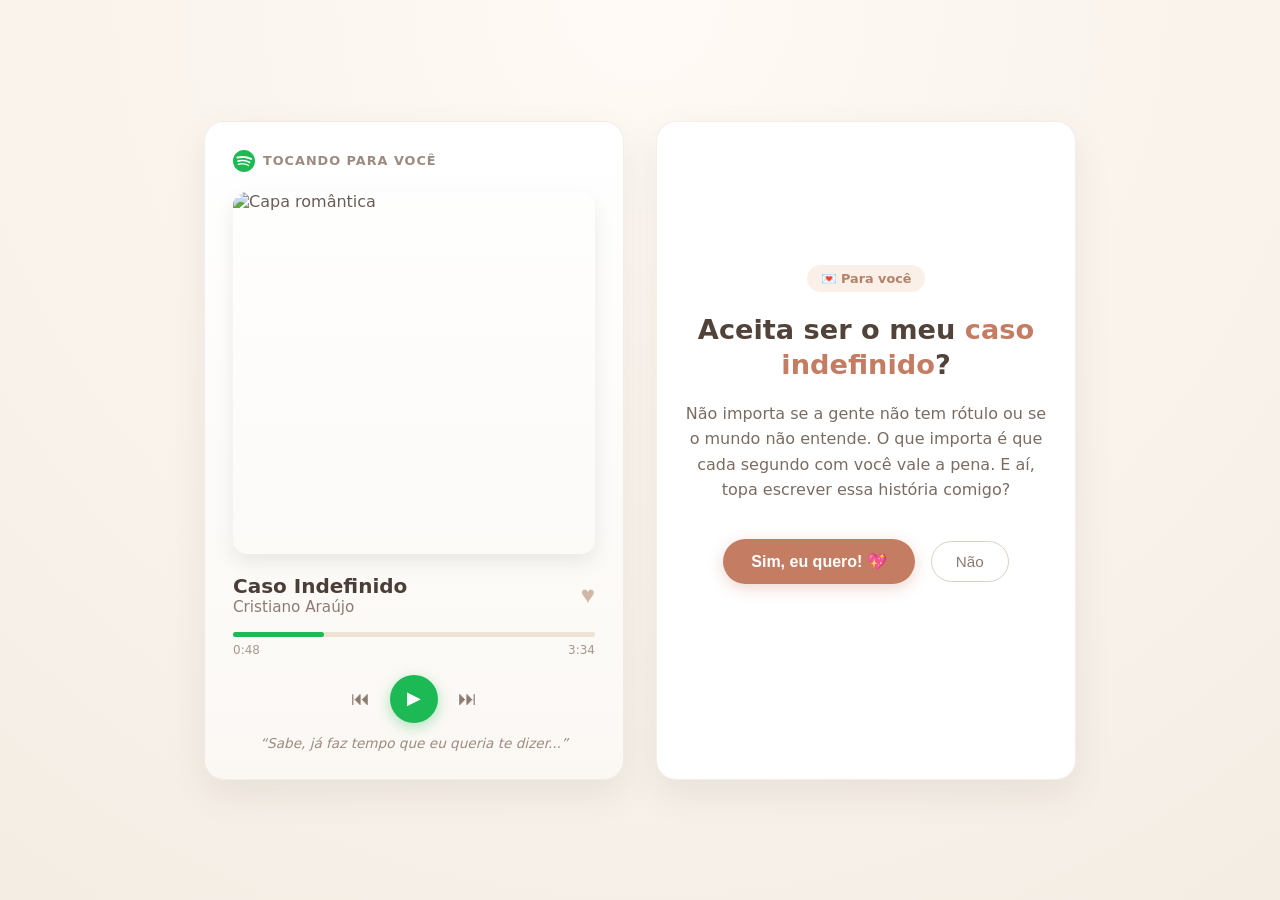
==== proxima-pagina.html @ b9509d00 "alteração" ====
<!DOCTYPE html>
<html lang="pt-BR">
<head>
  <meta charset="UTF-8">
  <meta name="viewport" content="width=device-width, initial-scale=1.0">
  <title>Caso Indefinido 🎵</title>
  <link rel="stylesheet" href="proxima-pagina.css">
</head>
<body>

  <main class="wrapper">
    <div class="cards-container">
      
      <!-- Card Player Spotify -->
      <section class="card spotify-card" aria-label="Player de música">
        <div class="spotify-header">
          <svg class="spotify-logo" viewBox="0 0 24 24" width="22" height="22" fill="#1DB954">
            <path d="M12 0C5.373 0 0 5.373 0 12s5.373 12 12 12 12-5.373 12-12S18.627 0 12 0zm5.521 17.34c-.24.359-.66.48-1.021.24-2.82-1.74-6.36-2.101-10.561-1.141-.418.122-.779-.179-.899-.539-.12-.421.18-.78.54-.9 4.56-1.021 8.52-.6 11.64 1.32.42.18.48.66.301 1.02zm1.44-3.3c-.301.42-.841.6-1.262.3-3.239-1.98-8.159-2.58-11.939-1.38-.479.12-1.02-.12-1.14-.6-.12-.48.12-1.021.6-1.141C9.6 9.9 15 10.561 18.72 12.84c.361.181.54.78.241 1.2zm.12-3.36C15.24 8.4 8.82 8.16 5.16 9.301c-.6.179-1.2-.181-1.38-.721-.18-.601.18-1.2.72-1.381 4.26-1.26 11.28-1.02 15.721 1.621.539.3.719 1.02.419 1.56-.299.421-1.02.599-1.559.3z"/>
          </svg>
          <span class="tocando-agora">Tocando para você</span>
        </div>

        <div class="capa-container">
          <img 
            src="https://images.unsplash.com/photo-1518895949257-7621c3c786d7?auto=format&fit=crop&w=600&q=80" 
            alt="Capa romântica" 
            class="capa-album"
          >
          <div class="efeito-disco"></div>
        </div>

        <div class="musica-info">
          <div class="dados-texto">
            <h2 class="titulo-musica">Caso Indefinido</h2>
            <p class="artista">Cristiano Araújo</p>
          </div>
          <button class="btn-favorito" id="btnFavorito" aria-label="Favoritar">
            ♥
          </button>
        </div>

        <!-- Barra de reprodução -->
        <div class="player-progresso">
          <div class="barra-fundo" id="barraProgresso">
            <div class="barra-preenchimento" id="progresso"></div>
          </div>
          <div class="tempo">
            <span id="tempoAtual">0:48</span>
            <span id="tempoTotal">3:34</span>
          </div>
        </div>

        <!-- Controles -->
        <div class="player-controles">
          <button class="btn-controle" aria-label="Anterior">⏮</button>
          <button class="btn-play" id="btnPlay" aria-label="Tocar/Pausar">▶</button>
          <button class="btn-controle" aria-label="Próxima">⏭</button>
        </div>

        <p class="legenda-trecho">“Sabe, já faz tempo que eu queria te dizer...”</p>
      </section>

      <!-- Card da Declaração -->
      <section class="card pedido-card">
        <div class="selo-amor">💌 Para você</div>

        <h1 class="titulo-pergunta">
          Aceita ser o meu <span class="destaque">caso indefinido</span>?
        </h1>

        <p class="texto-mensagem">
          Não importa se a gente não tem rótulo ou se o mundo não entende. 
          O que importa é que cada segundo com você vale a pena. 
          E aí, topa escrever essa história comigo?
        </p>

        <div class="botoes-resposta">
          <button class="btn-sim" id="btnSim">Sim, eu quero! 💖</button>
          <button class="btn-nao" id="btnNao">Não</button>
        </div>

        <div class="resposta-final" id="respostaFinal" aria-live="polite"></div>
      </section>

    </div>
  </main>

  <!-- Elemento de áudio opcional (adicione o link do seu mp3 se tiver) -->
  <audio id="audioMusica" preload="none"></audio>

  <script src="proxima-pagina.js"></script>
</body>
</html>
---- proxima-pagina.css ----
* {
  margin: 0;
  padding: 0;
  box-sizing: border-box;
}

body {
  min-height: 100vh;
  display: flex;
  align-items: center;
  justify-content: center;
  background: radial-gradient(circle at top, #fffaf5 0%, #f4ede4 100%);
  font-family: 'Segoe UI', system-ui, -apple-system, sans-serif;
  color: #6a5d55;
  padding: 24px;
}

.wrapper {
  width: 100%;
  max-width: 900px;
}

.cards-container {
  display: flex;
  gap: 32px;
  align-items: stretch;
  justify-content: center;
  flex-wrap: wrap;
}

/* Card Genérico */
.card {
  background: #ffffff;
  border-radius: 20px;
  padding: 28px;
  box-shadow: 0 14px 35px rgba(110, 90, 75, 0.1);
  border: 1px solid rgba(220, 205, 190, 0.35);
  flex: 1 1 360px;
  max-width: 420px;
  display: flex;
  flex-direction: column;
}

/* --- PLAYER SPOTIFY --- */
.spotify-card {
  background: linear-gradient(180deg, #ffffff 0%, #fbf8f4 100%);
}

.spotify-header {
  display: flex;
  align-items: center;
  gap: 8px;
  margin-bottom: 20px;
}

.tocando-agora {
  font-size: 0.8rem;
  font-weight: 600;
  text-transform: uppercase;
  letter-spacing: 1px;
  color: #9c8b80;
}

.capa-container {
  position: relative;
  width: 100%;
  aspect-ratio: 1/1;
  border-radius: 14px;
  overflow: hidden;
  box-shadow: 0 8px 20px rgba(0, 0, 0, 0.08);
  margin-bottom: 20px;
}

.capa-album {
  width: 100%;
  height: 100%;
  object-fit: cover;
  transition: transform 0.5s ease;
}

.capa-container:hover .capa-album {
  transform: scale(1.03);
}

.musica-info {
  display: flex;
  justify-content: space-between;
  align-items: center;
  margin-bottom: 16px;
}

.titulo-musica {
  font-size: 1.25rem;
  color: #4a3e36;
  font-weight: 600;
}

.artista {
  font-size: 0.95rem;
  color: #8c7b70;
}

.btn-favorito {
  background: none;
  border: none;
  font-size: 1.5rem;
  color: #d1b8a5;
  cursor: pointer;
  transition: transform 0.2s, color 0.2s;
}

.btn-favorito.ativo {
  color: #e27d82;
  transform: scale(1.15);
}

/* Barra de progresso */
.barra-fundo {
  width: 100%;
  height: 5px;
  background: #ede2d3;
  border-radius: 5px;
  cursor: pointer;
  position: relative;
}

.barra-preenchimento {
  width: 25%;
  height: 100%;
  background: #1DB954;
  border-radius: 5px;
  transition: width 0.1s linear;
}

.tempo {
  display: flex;
  justify-content: space-between;
  font-size: 0.75rem;
  color: #a8988d;
  margin-top: 6px;
}

/* Controles */
.player-controles {
  display: flex;
  justify-content: center;
  align-items: center;
  gap: 20px;
  margin: 18px 0 12px;
}

.btn-controle {
  background: none;
  border: none;
  font-size: 1.2rem;
  color: #8c7b70;
  cursor: pointer;
  transition: color 0.2s;
}

.btn-controle:hover {
  color: #4a3e36;
}

.btn-play {
  width: 48px;
  height: 48px;
  border-radius: 50%;
  background: #1DB954;
  color: white;
  border: none;
  font-size: 1.1rem;
  display: flex;
  align-items: center;
  justify-content: center;
  cursor: pointer;
  box-shadow: 0 4px 14px rgba(29, 185, 84, 0.35);
  transition: transform 0.2s, background 0.2s;
}

.btn-play:hover {
  transform: scale(1.06);
  background: #1aa34a;
}

.legenda-trecho {
  text-align: center;
  font-size: 0.85rem;
  font-style: italic;
  color: #9c8b80;
  margin-top: auto;
}

/* --- CARD DO PEDIDO --- */
.pedido-card {
  justify-content: center;
  text-align: center;
  position: relative;
}

.selo-amor {
  align-self: center;
  background: #fbf0e8;
  color: #b58169;
  font-size: 0.8rem;
  font-weight: 600;
  padding: 6px 14px;
  border-radius: 20px;
  margin-bottom: 20px;
  width: fit-content;
}

.titulo-pergunta {
  font-size: 1.7rem;
  font-weight: 600;
  color: #52433a;
  line-height: 1.3;
  margin-bottom: 18px;
}

.destaque {
  color: #c47c62;
  position: relative;
}

.texto-mensagem {
  font-size: 1rem;
  line-height: 1.6;
  color: #7b6c62;
  margin-bottom: 32px;
}

/* Botões da resposta */
.botoes-resposta {
  display: flex;
  justify-content: center;
  gap: 16px;
  position: relative;
  min-height: 52px;
  align-items: center;
}

.btn-sim {
  background: #c47c62;
  color: #ffffff;
  border: none;
  padding: 13px 28px;
  font-size: 1rem;
  font-weight: 600;
  border-radius: 30px;
  cursor: pointer;
  box-shadow: 0 4px 15px rgba(196, 124, 98, 0.3);
  transition: all 0.2s ease;
}

.btn-sim:hover {
  background: #b26c53;
  transform: scale(1.04);
}

.btn-nao {
  background: #ffffff;
  color: #8c7b70;
  border: 1px solid #dcd1c2;
  padding: 11px 24px;
  font-size: 0.95rem;
  border-radius: 30px;
  cursor: pointer;
  transition: transform 0.15s ease;
  user-select: none;
}

/* Resposta ao aceitar */
.resposta-final {
  margin-top: 20px;
  font-size: 1.15rem;
  font-weight: 600;
  color: #c47c62;
  min-height: 28px;
}

/* Corações flutuantes gerados no clique */
.coracao-flutuante {
  position: fixed;
  font-size: 24px;
  pointer-events: none;
  animation: flutuar 1.8s ease-out forwards;
}

@keyframes flutuar {
  0% {
    opacity: 1;
    transform: translateY(0) scale(1);
  }
  100% {
    opacity: 0;
    transform: translateY(-130px) scale(1.6);
  }
}
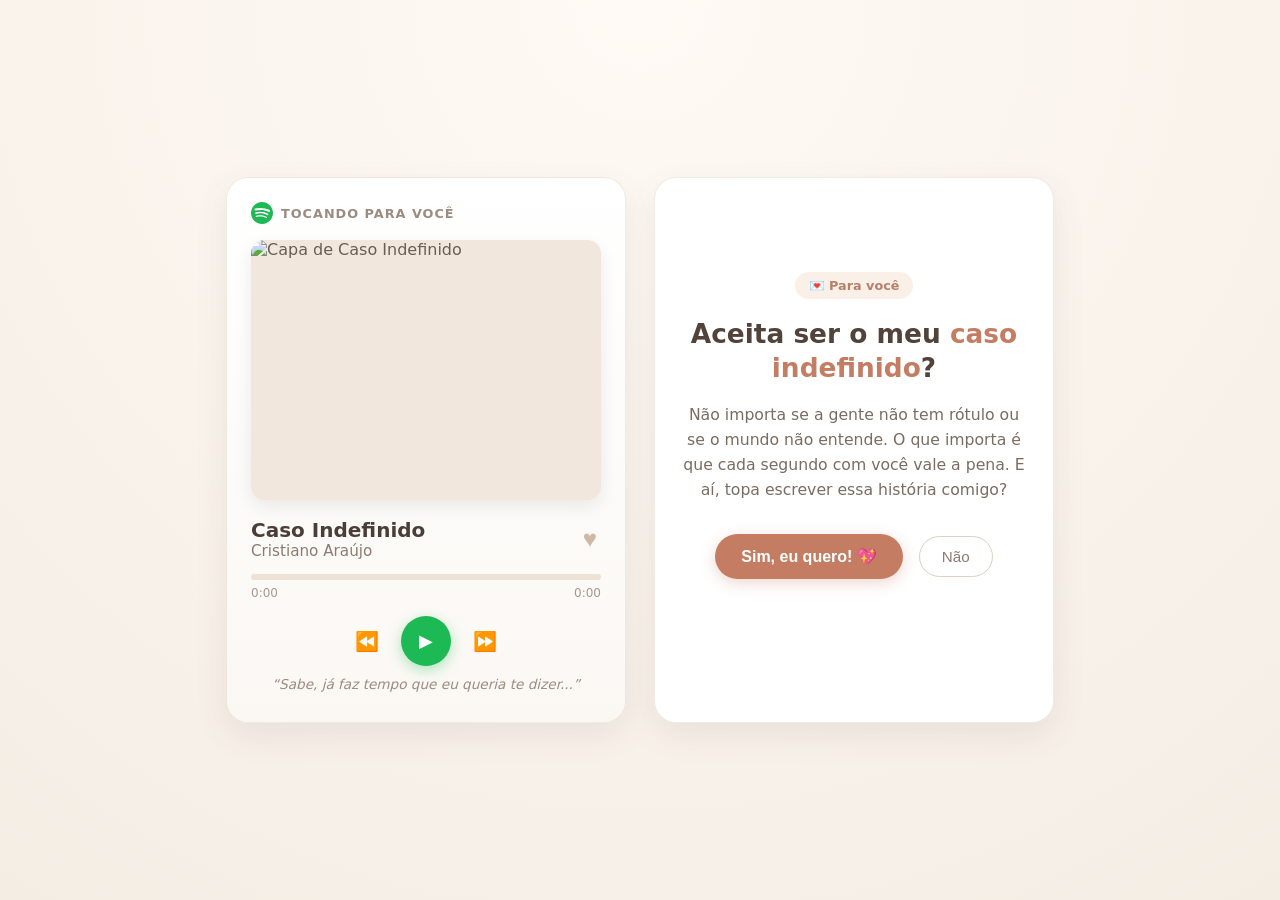
==== commit 95c9d6b6: "alteração" ====
--- a/proxima-pagina.html
+++ b/proxima-pagina.html
@@ -7,6 +7,9 @@
   <link rel="stylesheet" href="proxima-pagina.css">
 </head>
 <body>
+
+  <!-- Áudio real da música (coloque musica.mp3 na mesma pasta) -->
+  <audio id="audioMusica" src="musica.mp3" preload="metadata"></audio>
 
   <main class="wrapper">
     <div class="cards-container">
@@ -21,12 +24,14 @@
         </div>
 
         <div class="capa-container">
+          <!-- Tenta foto.jpg local; se não encontrar, usa a imagem online -->
           <img 
-            src="https://images.unsplash.com/photo-1518895949257-7621c3c786d7?auto=format&fit=crop&w=600&q=80" 
-            alt="Capa romântica" 
+            id="capaImg"
+            src="foto.jpg" 
+            onerror="this.onerror=null; this.src='https://images.unsplash.com/photo-1518895949257-7621c3c786d7?auto=format&fit=crop&w=600&q=80';"
+            alt="Capa de Caso Indefinido" 
             class="capa-album"
           >
-          <div class="efeito-disco"></div>
         </div>
 
         <div class="musica-info">
@@ -34,9 +39,7 @@
             <h2 class="titulo-musica">Caso Indefinido</h2>
             <p class="artista">Cristiano Araújo</p>
           </div>
-          <button class="btn-favorito" id="btnFavorito" aria-label="Favoritar">
-            ♥
-          </button>
+          <button class="btn-favorito" id="btnFavorito" aria-label="Favoritar">♥</button>
         </div>
 
         <!-- Barra de reprodução -->
@@ -45,19 +48,20 @@
             <div class="barra-preenchimento" id="progresso"></div>
           </div>
           <div class="tempo">
-            <span id="tempoAtual">0:48</span>
-            <span id="tempoTotal">3:34</span>
+            <span id="tempoAtual">0:00</span>
+            <span id="tempoTotal">0:00</span>
           </div>
         </div>
 
         <!-- Controles -->
         <div class="player-controles">
-          <button class="btn-controle" aria-label="Anterior">⏮</button>
+          <button class="btn-controle" id="btnVoltar10" title="Voltar 10s">⏪</button>
           <button class="btn-play" id="btnPlay" aria-label="Tocar/Pausar">▶</button>
-          <button class="btn-controle" aria-label="Próxima">⏭</button>
+          <button class="btn-controle" id="btnAvancar10" title="Avançar 10s">⏩</button>
         </div>
 
         <p class="legenda-trecho">“Sabe, já faz tempo que eu queria te dizer...”</p>
+        <p class="aviso-audio" id="avisoAudio"></p>
       </section>
 
       <!-- Card da Declaração -->
@@ -85,9 +89,6 @@
     </div>
   </main>
 
-  <!-- Elemento de áudio opcional (adicione o link do seu mp3 se tiver) -->
-  <audio id="audioMusica" preload="none"></audio>
-
   <script src="proxima-pagina.js"></script>
 </body>
 </html>
--- a/proxima-pagina.css
+++ b/proxima-pagina.css
@@ -12,31 +12,31 @@
   background: radial-gradient(circle at top, #fffaf5 0%, #f4ede4 100%);
   font-family: 'Segoe UI', system-ui, -apple-system, sans-serif;
   color: #6a5d55;
-  padding: 24px;
+  padding: 20px 16px;
 }
 
 .wrapper {
   width: 100%;
-  max-width: 900px;
+  max-width: 860px;
 }
 
 .cards-container {
   display: flex;
-  gap: 32px;
+  gap: 28px;
   align-items: stretch;
   justify-content: center;
   flex-wrap: wrap;
 }
 
-/* Card Genérico */
+/* Card Base */
 .card {
   background: #ffffff;
-  border-radius: 20px;
-  padding: 28px;
-  box-shadow: 0 14px 35px rgba(110, 90, 75, 0.1);
-  border: 1px solid rgba(220, 205, 190, 0.35);
-  flex: 1 1 360px;
-  max-width: 420px;
+  border-radius: 22px;
+  padding: 24px;
+  box-shadow: 0 12px 32px rgba(110, 90, 75, 0.1);
+  border: 1px solid rgba(220, 205, 190, 0.4);
+  flex: 1 1 320px;
+  max-width: 400px;
   display: flex;
   flex-direction: column;
 }
@@ -50,7 +50,7 @@
   display: flex;
   align-items: center;
   gap: 8px;
-  margin-bottom: 20px;
+  margin-bottom: 16px;
 }
 
 .tocando-agora {
@@ -61,32 +61,37 @@
   color: #9c8b80;
 }
 
+/* Correção para Celular: altura fixa garantida para não sumir */
 .capa-container {
   position: relative;
   width: 100%;
-  aspect-ratio: 1/1;
+  height: 260px;
+  min-height: 240px;
   border-radius: 14px;
   overflow: hidden;
-  box-shadow: 0 8px 20px rgba(0, 0, 0, 0.08);
-  margin-bottom: 20px;
+  box-shadow: 0 6px 18px rgba(0, 0, 0, 0.08);
+  margin-bottom: 18px;
+  background-color: #f1e7dc;
 }
 
 .capa-album {
+  display: block;
   width: 100%;
   height: 100%;
   object-fit: cover;
-  transition: transform 0.5s ease;
+  object-position: center;
+  transition: transform 0.4s ease;
 }
 
 .capa-container:hover .capa-album {
-  transform: scale(1.03);
+  transform: scale(1.02);
 }
 
 .musica-info {
   display: flex;
   justify-content: space-between;
   align-items: center;
-  margin-bottom: 16px;
+  margin-bottom: 14px;
 }
 
 .titulo-musica {
@@ -107,6 +112,7 @@
   color: #d1b8a5;
   cursor: pointer;
   transition: transform 0.2s, color 0.2s;
+  padding: 4px;
 }
 
 .btn-favorito.ativo {
@@ -114,21 +120,21 @@
   transform: scale(1.15);
 }
 
-/* Barra de progresso */
+/* Barra de progresso interativa */
 .barra-fundo {
   width: 100%;
-  height: 5px;
+  height: 6px;
   background: #ede2d3;
-  border-radius: 5px;
+  border-radius: 6px;
   cursor: pointer;
   position: relative;
 }
 
 .barra-preenchimento {
-  width: 25%;
+  width: 0%;
   height: 100%;
   background: #1DB954;
-  border-radius: 5px;
+  border-radius: 6px;
   transition: width 0.1s linear;
 }
 
@@ -145,8 +151,8 @@
   display: flex;
   justify-content: center;
   align-items: center;
-  gap: 20px;
-  margin: 18px 0 12px;
+  gap: 22px;
+  margin: 16px 0 10px;
 }
 
 .btn-controle {
@@ -155,21 +161,21 @@
   font-size: 1.2rem;
   color: #8c7b70;
   cursor: pointer;
-  transition: color 0.2s;
-}
-
-.btn-controle:hover {
-  color: #4a3e36;
+  transition: color 0.2s, transform 0.1s;
+}
+
+.btn-controle:active {
+  transform: scale(0.9);
 }
 
 .btn-play {
-  width: 48px;
-  height: 48px;
+  width: 50px;
+  height: 50px;
   border-radius: 50%;
   background: #1DB954;
   color: white;
   border: none;
-  font-size: 1.1rem;
+  font-size: 1.15rem;
   display: flex;
   align-items: center;
   justify-content: center;
@@ -191,6 +197,13 @@
   margin-top: auto;
 }
 
+.aviso-audio {
+  text-align: center;
+  font-size: 0.75rem;
+  color: #b58169;
+  margin-top: 6px;
+}
+
 /* --- CARD DO PEDIDO --- */
 .pedido-card {
   justify-content: center;
@@ -206,28 +219,27 @@
   font-weight: 600;
   padding: 6px 14px;
   border-radius: 20px;
-  margin-bottom: 20px;
+  margin-bottom: 18px;
   width: fit-content;
 }
 
 .titulo-pergunta {
-  font-size: 1.7rem;
+  font-size: 1.65rem;
   font-weight: 600;
   color: #52433a;
   line-height: 1.3;
-  margin-bottom: 18px;
+  margin-bottom: 16px;
 }
 
 .destaque {
   color: #c47c62;
-  position: relative;
 }
 
 .texto-mensagem {
-  font-size: 1rem;
+  font-size: 0.98rem;
   line-height: 1.6;
   color: #7b6c62;
-  margin-bottom: 32px;
+  margin-bottom: 28px;
 }
 
 /* Botões da resposta */
@@ -244,7 +256,7 @@
   background: #c47c62;
   color: #ffffff;
   border: none;
-  padding: 13px 28px;
+  padding: 13px 26px;
   font-size: 1rem;
   font-weight: 600;
   border-radius: 30px;
@@ -262,7 +274,7 @@
   background: #ffffff;
   color: #8c7b70;
   border: 1px solid #dcd1c2;
-  padding: 11px 24px;
+  padding: 11px 22px;
   font-size: 0.95rem;
   border-radius: 30px;
   cursor: pointer;
@@ -270,16 +282,15 @@
   user-select: none;
 }
 
-/* Resposta ao aceitar */
 .resposta-final {
-  margin-top: 20px;
-  font-size: 1.15rem;
+  margin-top: 18px;
+  font-size: 1.1rem;
   font-weight: 600;
   color: #c47c62;
   min-height: 28px;
 }
 
-/* Corações flutuantes gerados no clique */
+/* Corações flutuantes */
 .coracao-flutuante {
   position: fixed;
   font-size: 24px;
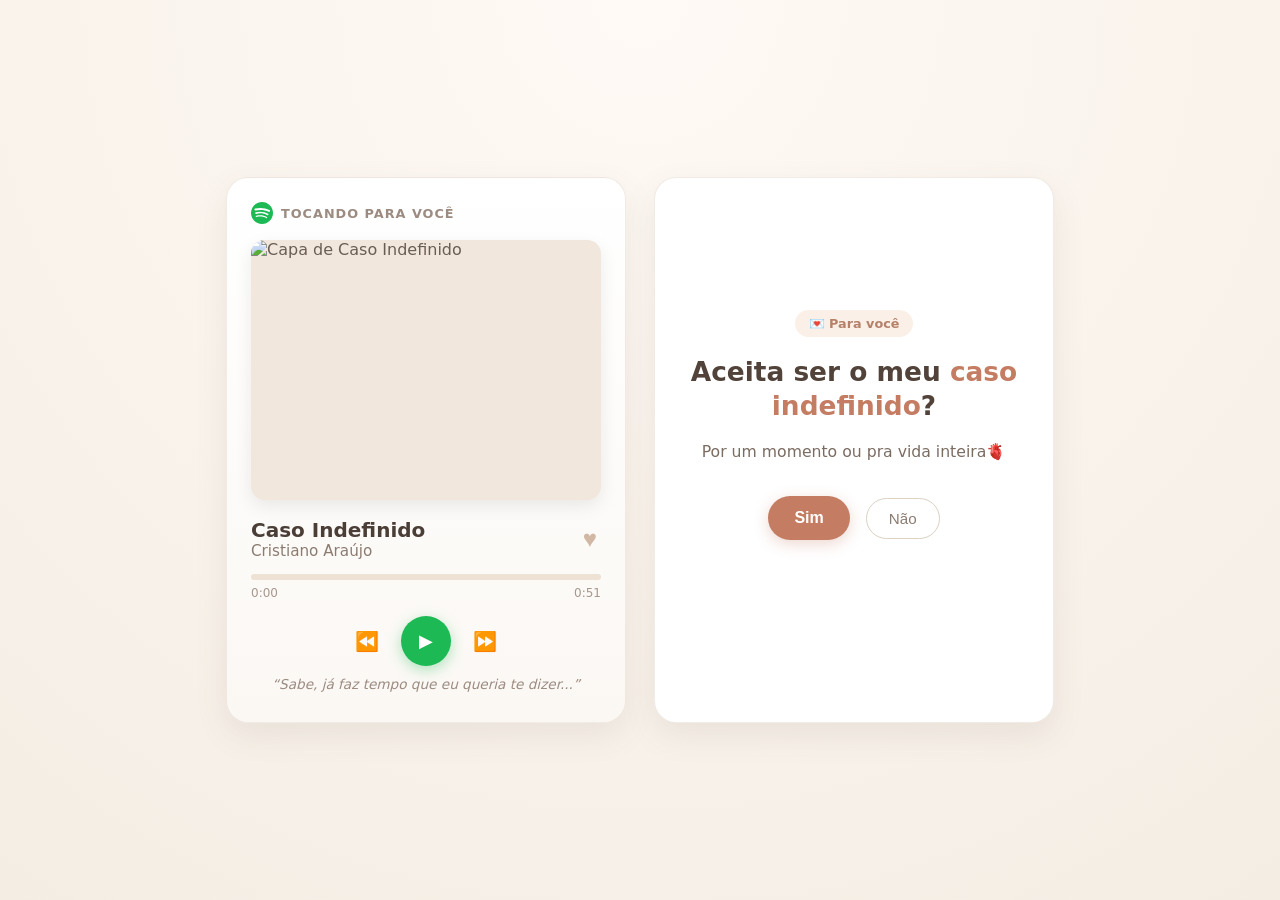
==== commit a5accd6f: "alteração" ====
--- a/proxima-pagina.html
+++ b/proxima-pagina.html
@@ -9,7 +9,8 @@
 <body>
 
   <!-- Áudio real da música (coloque musica.mp3 na mesma pasta) -->
-  <audio id="audioMusica" src="musica.mp3" preload="metadata"></audio>
+  <audio id="audioMusica" src="ssstik.io_1793931283801.mp3" preload="metadata"></audio>
+
 
   <main class="wrapper">
     <div class="cards-container">
@@ -73,13 +74,11 @@
         </h1>
 
         <p class="texto-mensagem">
-          Não importa se a gente não tem rótulo ou se o mundo não entende. 
-          O que importa é que cada segundo com você vale a pena. 
-          E aí, topa escrever essa história comigo?
+          Por um momento ou pra vida inteira🫀
         </p>
 
         <div class="botoes-resposta">
-          <button class="btn-sim" id="btnSim">Sim, eu quero! 💖</button>
+          <button class="btn-sim" id="btnSim">Sim</button>
           <button class="btn-nao" id="btnNao">Não</button>
         </div>
 
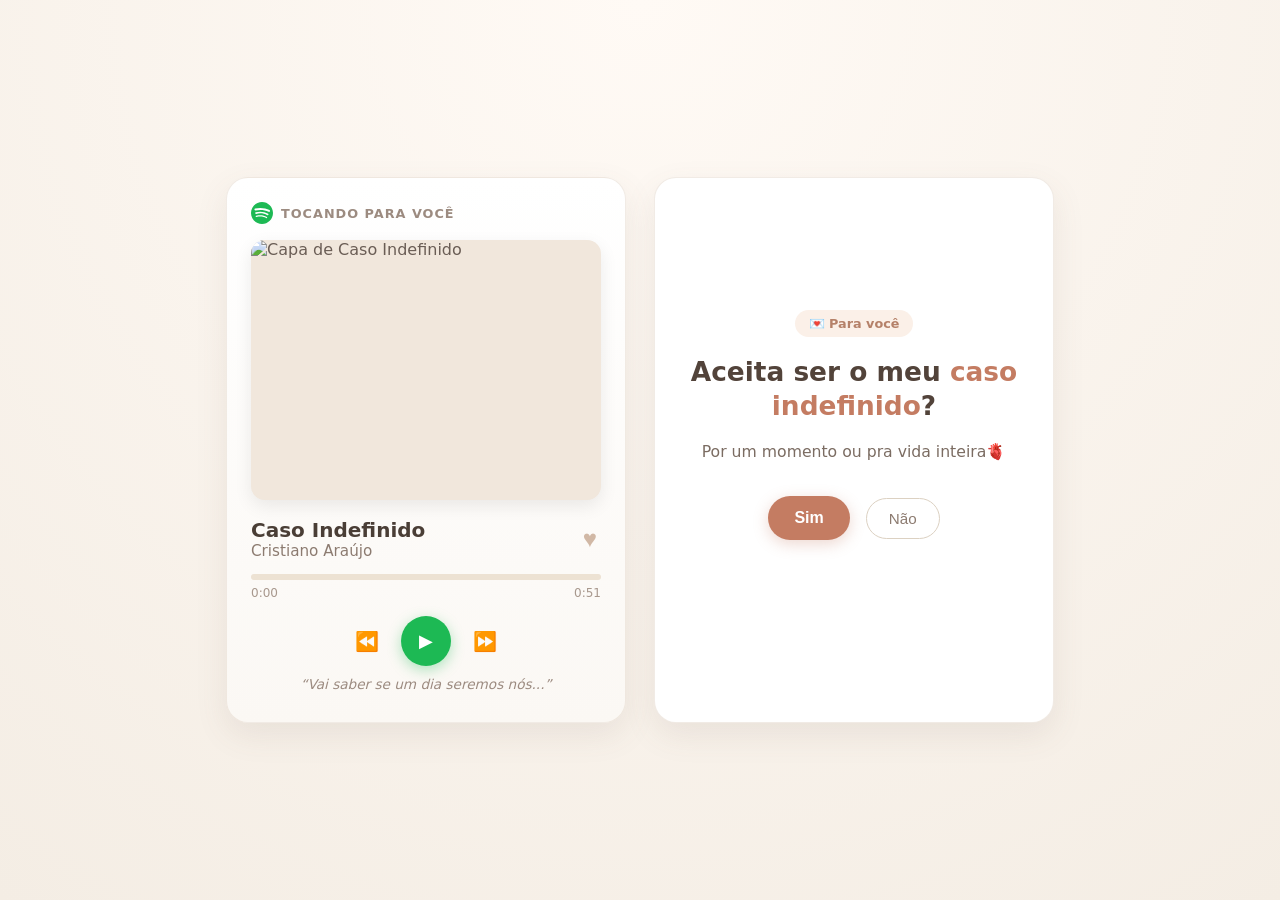
==== commit 8406385e: "alteração" ====
--- a/proxima-pagina.html
+++ b/proxima-pagina.html
@@ -61,7 +61,7 @@
           <button class="btn-controle" id="btnAvancar10" title="Avançar 10s">⏩</button>
         </div>
 
-        <p class="legenda-trecho">“Sabe, já faz tempo que eu queria te dizer...”</p>
+        <p class="legenda-trecho">“Vai saber se um dia seremos nós...”</p>
         <p class="aviso-audio" id="avisoAudio"></p>
       </section>
 
